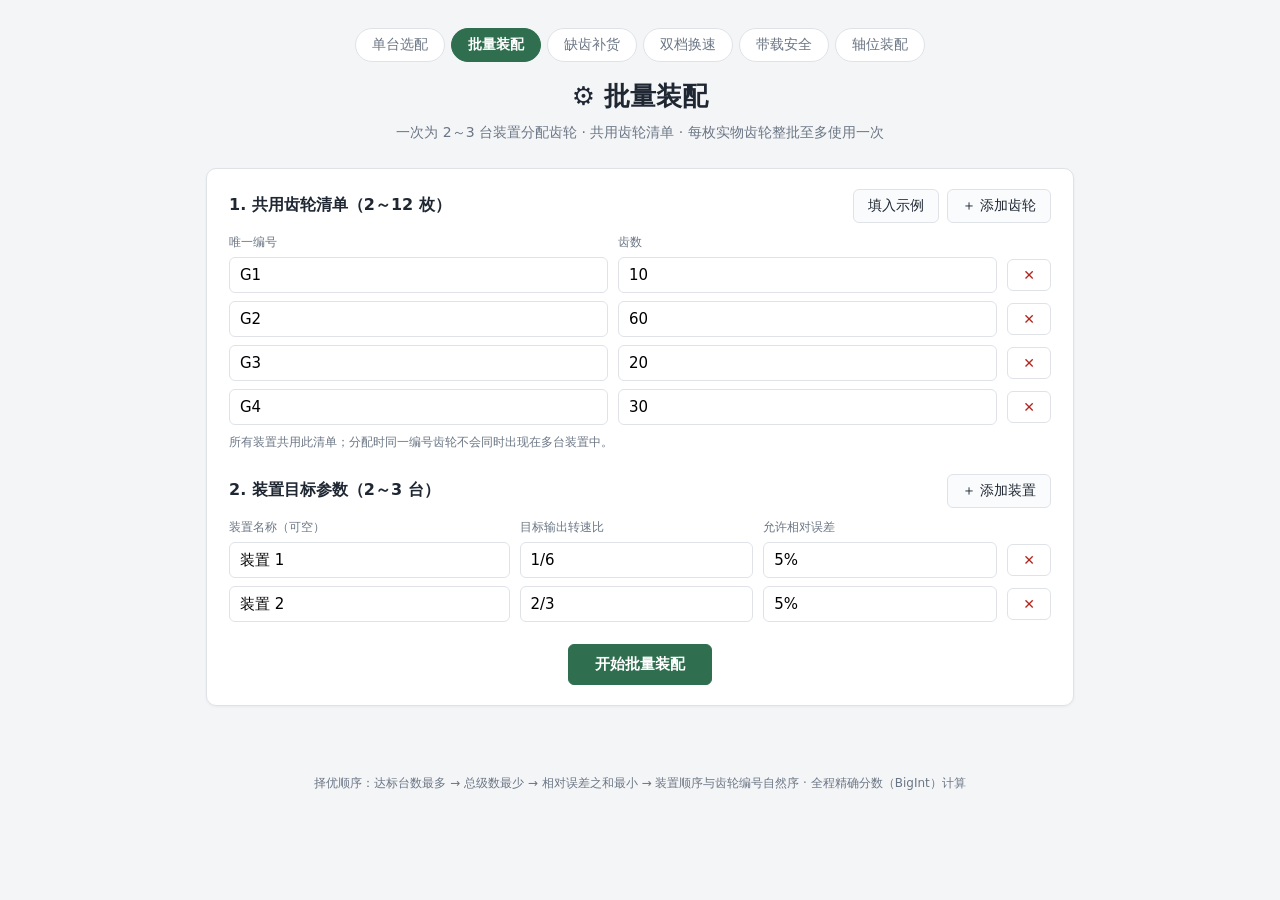
==== public/batch.html @ 6feb99aa "GSB 9413faa9-aa96-59c1-acbc-1d639a866e73 initial: platform archive" ====
<!DOCTYPE html>
<html lang="zh-CN">
<head>
  <meta charset="UTF-8" />
  <meta name="viewport" content="width=device-width, initial-scale=1.0" />
  <title>批量装配 · 齿轮组选配</title>
  <link rel="stylesheet" href="styles.css" />
</head>
<body>
  <header class="site-header">
    <nav class="top-nav">
      <a href="/">单台选配</a>
      <a href="/batch" class="active">批量装配</a>
      <a href="/procure">缺齿补货</a>
      <a href="/dual-speed">双档换速</a>
      <a href="/torque">带载安全</a>
      <a href="/layout">轴位装配</a>
    </nav>
    <h1>⚙️ 批量装配</h1>
    <p class="subtitle">一次为 2～3 台装置分配齿轮 · 共用齿轮清单 · 每枚实物齿轮整批至多使用一次</p>
  </header>

  <main>
    <form id="batch-form" class="card">
      <section>
        <div class="section-head">
          <h2>1. 共用齿轮清单（2～12 枚）</h2>
          <div class="btn-row">
            <button type="button" id="btn-example" class="btn ghost">填入示例</button>
            <button type="button" id="btn-add-gear" class="btn ghost">＋ 添加齿轮</button>
          </div>
        </div>
        <div class="gear-grid-head">
          <span>唯一编号</span><span>齿数</span><span></span>
        </div>
        <div id="gear-rows"></div>
        <p class="muted">所有装置共用此清单；分配时同一编号齿轮不会同时出现在多台装置中。</p>
      </section>

      <section>
        <div class="section-head">
          <h2>2. 装置目标参数（2～3 台）</h2>
          <div class="btn-row">
            <button type="button" id="btn-add-device" class="btn ghost">＋ 添加装置</button>
          </div>
        </div>
        <div class="device-grid-head">
          <span>装置名称（可空）</span><span>目标输出转速比</span><span>允许相对误差</span><span></span>
        </div>
        <div id="device-rows"></div>
      </section>

      <div class="actions">
        <button type="submit" class="btn primary">开始批量装配</button>
      </div>

      <p id="form-error" class="alert error" hidden></p>
    </form>

    <section id="result-panel" class="card" hidden>
      <div class="section-head">
        <h2>3. 批量分配结果</h2>
        <span id="result-summary" class="summary"></span>
      </div>
      <div id="device-results"></div>
      <div id="unused-panel" class="unused-panel">
        <h3>未使用齿轮（<span id="unused-count">0</span> 枚）</h3>
        <div id="unused-list" class="chip-list"></div>
      </div>
    </section>
  </main>

  <footer class="site-footer">
    <span>择优顺序：达标台数最多 → 总级数最少 → 相对误差之和最小 → 装置顺序与齿轮编号自然序 · 全程精确分数（BigInt）计算</span>
  </footer>

  <script src="batch.js"></script>
</body>
</html>
---- public/styles.css ----
:root {
  --bg: #f4f5f7;
  --card: #ffffff;
  --ink: #1f2733;
  --muted: #6b7685;
  --line: #dfe3e8;
  --brand: #2f6f4f;
  --brand-dark: #24573e;
  --accent: #e8f3ec;
  --danger: #b3261e;
  --danger-bg: #fdecea;
  --warn: #8a5a00;
  --warn-bg: #fff6e0;
  --radius: 10px;
}

* { box-sizing: border-box; }

body {
  margin: 0;
  font-family: "PingFang SC", "Microsoft YaHei", "Noto Sans CJK SC", system-ui, sans-serif;
  background: var(--bg);
  color: var(--ink);
  line-height: 1.55;
}

.site-header {
  padding: 28px 20px 12px;
  text-align: center;
}
.site-header h1 { margin: 0 0 6px; font-size: 26px; }
.subtitle { margin: 0; color: var(--muted); font-size: 14px; }

.top-nav {
  display: flex;
  justify-content: center;
  gap: 6px;
  margin-bottom: 14px;
}
.top-nav a {
  padding: 5px 16px;
  border-radius: 999px;
  border: 1px solid var(--line);
  background: #fff;
  color: var(--muted);
  text-decoration: none;
  font-size: 14px;
}
.top-nav a:hover { border-color: #b9c1cc; color: var(--ink); }
.top-nav a.active {
  background: var(--brand);
  border-color: var(--brand);
  color: #fff;
  font-weight: 600;
}

main {
  max-width: 900px;
  margin: 0 auto;
  padding: 12px 16px 40px;
}

.card {
  background: var(--card);
  border: 1px solid var(--line);
  border-radius: var(--radius);
  padding: 20px 22px;
  margin-bottom: 18px;
  box-shadow: 0 1px 3px rgba(20, 30, 40, 0.05);
}

h2 { font-size: 16px; margin: 0 0 12px; }

.grid.two {
  display: grid;
  grid-template-columns: 1fr 1fr;
  gap: 14px;
}
.grid.three {
  display: grid;
  grid-template-columns: 1fr 1fr 1fr;
  gap: 14px;
}
@media (max-width: 640px) {
  .grid.two, .grid.three { grid-template-columns: 1fr; }
}

.field { display: flex; flex-direction: column; gap: 5px; }
.field > span { font-size: 14px; font-weight: 600; }
.field small { color: var(--muted); font-size: 12px; }

input[type="text"], input[type="number"], input:not([type]) {
  width: 100%;
  padding: 8px 10px;
  border: 1px solid var(--line);
  border-radius: 6px;
  font-size: 15px;
  font-family: inherit;
}
input:focus { outline: 2px solid var(--brand); outline-offset: 0; border-color: var(--brand); }

section + section { margin-top: 22px; }

.section-head {
  display: flex;
  align-items: center;
  justify-content: space-between;
  gap: 12px;
  flex-wrap: wrap;
}
.section-head h2 { margin: 0; }

.btn-row { display: flex; gap: 8px; }

.btn {
  border-radius: 6px;
  padding: 7px 14px;
  font-size: 14px;
  cursor: pointer;
  border: 1px solid var(--line);
  background: #fff;
  color: var(--ink);
  font-family: inherit;
}
.btn:hover { border-color: #b9c1cc; }
.btn.ghost { background: #fafbfc; }
.btn.primary {
  background: var(--brand);
  border-color: var(--brand);
  color: #fff;
  font-weight: 600;
  padding: 10px 26px;
  font-size: 15px;
}
.btn.primary:hover { background: var(--brand-dark); }
.btn.danger-ghost { color: var(--danger); }

.gear-grid-head,
.gear-row {
  display: grid;
  grid-template-columns: 1fr 1fr 44px;
  gap: 10px;
  align-items: center;
}
.gear-grid-head {
  margin: 10px 0 6px;
  font-size: 12px;
  color: var(--muted);
}
.gear-row { margin-bottom: 8px; }

.actions { margin-top: 22px; text-align: center; }

.alert {
  margin-top: 14px;
  padding: 10px 14px;
  border-radius: 6px;
  font-size: 14px;
}
.alert.error { background: var(--danger-bg); color: var(--danger); border: 1px solid #f3c2bd; }
.alert.warn { background: var(--warn-bg); color: var(--warn); border: 1px solid #f0ddaa; }
.alert.ok { background: var(--accent); color: var(--brand-dark); border: 1px solid #a9d3bb; }

.muted { color: var(--muted); font-size: 12px; margin: 8px 0 0; }

.summary { font-size: 13px; color: var(--muted); }

.solution {
  border: 1px solid var(--line);
  border-radius: 8px;
  padding: 14px 16px;
  margin-top: 12px;
}
.solution.best { border-color: var(--brand); background: var(--accent); }

.solution-head {
  display: flex;
  justify-content: space-between;
  align-items: baseline;
  gap: 10px;
  flex-wrap: wrap;
  margin-bottom: 8px;
}
.solution-title { font-weight: 700; font-size: 15px; }
.badge {
  display: inline-block;
  font-size: 12px;
  font-weight: 600;
  padding: 1px 8px;
  border-radius: 999px;
  background: var(--brand);
  color: #fff;
  margin-right: 6px;
}
.solution-meta { font-size: 13px; color: var(--muted); }
.solution-meta strong { color: var(--ink); }

table.pairs { width: 100%; border-collapse: collapse; margin-top: 6px; font-size: 14px; }
table.pairs th, table.pairs td {
  border: 1px solid var(--line);
  padding: 6px 10px;
  text-align: center;
}
table.pairs th { background: #f0f2f5; font-weight: 600; }
.gear-id { font-family: ui-monospace, SFMono-Regular, Menlo, Consolas, monospace; }
.frac { font-family: ui-monospace, SFMono-Regular, Menlo, Consolas, monospace; white-space: nowrap; }

.site-footer {
  text-align: center;
  color: var(--muted);
  font-size: 12px;
  padding: 10px 0 30px;
}

/* ---------------- 批量装配 ---------------- */

.device-grid-head,
.device-row {
  display: grid;
  grid-template-columns: 1.2fr 1fr 1fr 44px;
  gap: 10px;
  align-items: center;
}
.device-grid-head {
  margin: 10px 0 6px;
  font-size: 12px;
  color: var(--muted);
}
.device-row { margin-bottom: 8px; }
@media (max-width: 640px) {
  .device-grid-head,
  .device-row { grid-template-columns: 1fr 1fr; }
}

.solution.miss { border-color: #e5c07b; background: var(--warn-bg); }

.badge.badge-ok { background: var(--brand); }
.badge.badge-miss {
  background: var(--warn);
}

.unused-panel { margin-top: 18px; }
.unused-panel h3 { font-size: 14px; margin: 0 0 8px; }
.chip-list { display: flex; flex-wrap: wrap; gap: 8px; }
.chip {
  display: inline-block;
  padding: 3px 12px;
  border-radius: 999px;
  border: 1px solid var(--line);
  background: #fafbfc;
  font-size: 13px;
  font-family: ui-monospace, SFMono-Regular, Menlo, Consolas, monospace;
}
.chip-buy {
  border-color: var(--brand);
  background: var(--accent);
  color: var(--brand-dark);
  font-weight: 600;
}

/* ---------------- 缺齿补货采购建议 ---------------- */

.buyable-grid-head,
.buyable-row {
  display: grid;
  grid-template-columns: 1fr 1fr 1.4fr 44px;
  gap: 10px;
  align-items: center;
}
.buyable-grid-head {
  margin: 10px 0 6px;
  font-size: 12px;
  color: var(--muted);
}
.buyable-row { margin-bottom: 8px; }
@media (max-width: 640px) {
  .buyable-grid-head,
  .buyable-row { grid-template-columns: 1fr 1fr; }
}

.block-title { font-size: 14px; margin: 16px 0 8px; }

/* ---------------- 带载安全选配 ---------------- */

.rated-grid-head,
.rated-row {
  display: grid;
  grid-template-columns: 1fr 1fr 1.4fr 44px;
  gap: 10px;
  align-items: center;
}
.rated-grid-head {
  margin: 10px 0 6px;
  font-size: 12px;
  color: var(--muted);
}
.rated-row { margin-bottom: 8px; }
@media (max-width: 640px) {
  .rated-grid-head,
  .rated-row { grid-template-columns: 1fr 1fr; }
}

table.torque-table th, table.torque-table td { text-align: left; vertical-align: middle; }
.torque-val { font-size: 13px; white-space: nowrap; }
.torque-rated { color: var(--muted); font-size: 12px; margin-top: 2px; }
.badge.badge-limit {
  background: var(--warn);
  font-size: 11px;
  padding: 0 6px;
}

/* ---------------- 轴位装配 ---------------- */

.axis-grid-head,
.axis-row {
  display: grid;
  grid-template-columns: 1.1fr 1fr 1.6fr 44px;
  gap: 10px;
  align-items: center;
}
.axis-grid-head {
  margin: 10px 0 6px;
  font-size: 12px;
  color: var(--muted);
}
.axis-row { margin-bottom: 8px; }
.axis-index { font-size: 13px; font-weight: 600; color: var(--brand-dark); white-space: nowrap; }
@media (max-width: 640px) {
  .axis-grid-head,
  .axis-row { grid-template-columns: 1fr 1fr; }
}

.meshing-no { color: var(--danger); font-weight: 600; }

.shafts-panel { margin-top: 16px; }
table.shaft-table th, table.shaft-table td { text-align: left; vertical-align: middle; }
.mount-cell { min-width: 240px; }
.mount-item { padding: 2px 0; }
.mount-item + .mount-item { border-top: 1px dashed var(--line); }

.solution.best-warn { border-color: #e5c07b; background: var(--warn-bg); }
.badge.badge-warn { background: var(--warn); }
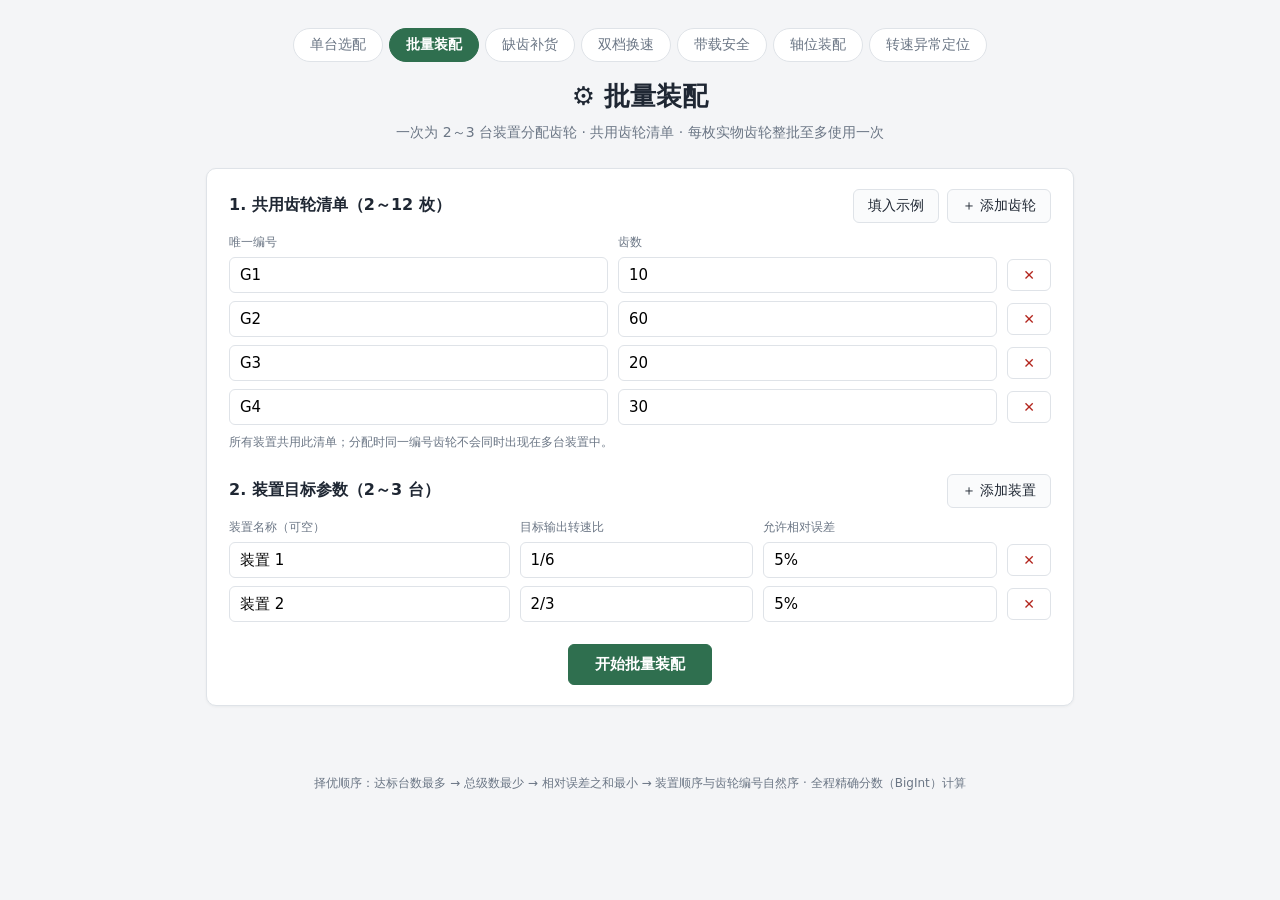
==== commit e7d1047e: "GSB 9413faa9-aa96-59c1-acbc-1d639a866e73 A: platform archive" ====
--- a/public/batch.html
+++ b/public/batch.html
@@ -15,6 +15,7 @@
       <a href="/dual-speed">双档换速</a>
       <a href="/torque">带载安全</a>
       <a href="/layout">轴位装配</a>
+      <a href="/diagnose">转速异常定位</a>
     </nav>
     <h1>⚙️ 批量装配</h1>
     <p class="subtitle">一次为 2～3 台装置分配齿轮 · 共用齿轮清单 · 每枚实物齿轮整批至多使用一次</p>
--- a/public/styles.css
+++ b/public/styles.css
@@ -340,3 +340,80 @@
 
 .solution.best-warn { border-color: #e5c07b; background: var(--warn-bg); }
 .badge.badge-warn { background: var(--warn); }
+
+/* ---------------- 转速异常定位 ---------------- */
+
+.stage-grid-head,
+.stage-row {
+  display: grid;
+  grid-template-columns: 1.6fr 1fr 1fr 44px;
+  gap: 10px;
+  align-items: center;
+}
+.stage-grid-head {
+  margin: 10px 0 6px;
+  font-size: 12px;
+  color: var(--muted);
+}
+.stage-row { margin-bottom: 8px; }
+.stage-index { font-size: 13px; font-weight: 600; color: var(--brand-dark); white-space: nowrap; }
+@media (max-width: 640px) {
+  .stage-grid-head,
+  .stage-row { grid-template-columns: 1fr 1fr; }
+}
+
+.obs-card {
+  border: 1px solid var(--line);
+  border-radius: 8px;
+  padding: 12px 14px;
+  margin-top: 12px;
+  background: #fafbfc;
+}
+.obs-head {
+  display: flex;
+  align-items: center;
+  gap: 12px;
+  flex-wrap: wrap;
+  margin-bottom: 8px;
+}
+.obs-head .obs-name-input { flex: 1 1 200px; }
+.obs-axis-hint { font-size: 12px; }
+
+.reading-grid-head,
+.reading-row {
+  display: grid;
+  grid-template-columns: 0.8fr 1.4fr 1.4fr 44px;
+  gap: 10px;
+  align-items: center;
+}
+.reading-grid-head {
+  margin: 6px 0 4px;
+  font-size: 12px;
+  color: var(--muted);
+}
+.reading-row { margin-bottom: 8px; }
+@media (max-width: 640px) {
+  .reading-grid-head,
+  .reading-row { grid-template-columns: 1fr 1fr; }
+}
+
+.obs-result {
+  border-top: 1px dashed var(--line);
+  margin-top: 16px;
+  padding-top: 4px;
+}
+
+.diag-tag {
+  display: inline-block;
+  font-size: 12px;
+  font-weight: 600;
+  padding: 2px 10px;
+  border-radius: 999px;
+  white-space: nowrap;
+}
+.diag-tag-suspect { background: var(--warn); color: #fff; }
+.diag-tag-amb { background: #f0ddaa; color: var(--warn); }
+.diag-tag-out { background: #eceff3; color: var(--muted); }
+.diag-ok { color: var(--brand-dark); font-weight: 600; }
+.diag-bad { color: var(--danger); font-weight: 600; }
+table.diag-cand-table td { vertical-align: middle; }
